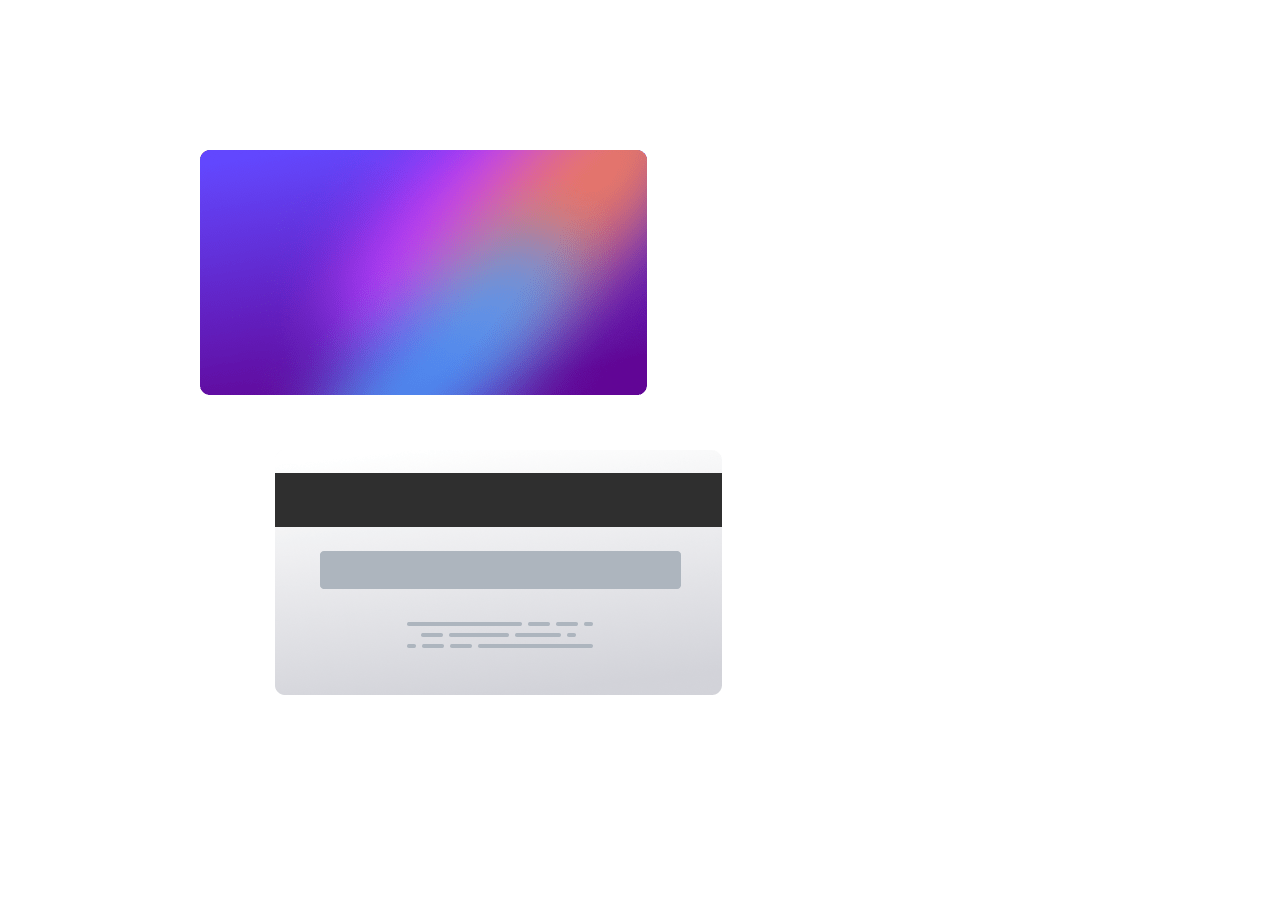
==== interactive-card-details-form/src/index.html @ 8eee690c "feat: cards" ====
<!DOCTYPE html>
<html lang="en">
  <head>
    <meta charset="UTF-8" />
    <meta http-equiv="X-UA-Compatible" content="IE=edge" />
    <meta name="viewport" content="width=device-width, initial-scale=1.0" />
    <title>Interactive Card Details Form</title>
    <link rel="stylesheet" href="styles.css" />
    <style>
      @import url("https://fonts.googleapis.com/css2?family=Space+Grotesk:wght@500&display=swap");
    </style>
  </head>
  <body>
    <div class="main-container">
      <img
        class="front-card-image"
        src="images/bg-card-front.png"
        alt="front-card"
      />
      <img
        class="back-card-image"
        src="images/bg-card-back.png"
        alt="back-card"
      />
      <!-- <div class="gradient-section">
        <img alt="background" />
      </div>
      <div class="form-section"></div> -->
    </div>
  </body>
</html>
---- interactive-card-details-form/src/styles.css ----
:root {
  --red: hsl(0, 100%, 66%);
  --white: hsl(0, 0%, 100%);
  --light-grayish-violet: hsl(270, 3%, 87%);
  --dark-grayish-violet: hsl(279, 6%, 55%);
  --very-dark-violet: hsl(278, 68%, 11%);
}

* {
  margin: 0;
  padding: 0;
  box-sizing: border-box;
}

body {
  background-color: var(--white);
  font-size: 18px;
  font-weight: 500;
  font-family: "Space Grotesk", sans-serif;
}

/* Desktop */
@media (max-width: 1440px) {
  body {
    background-color: --white;
  }

  .main-container {
    display: flex;
    position: relative;
    top: 0;
    left: 0;
  }

  .front-card-image {
    position: relative;
    top: 150px;
    left: 200px;
  }
  .back-card-image {
    position: absolute;
    top: 450px;
    left: 275px;
  }

  .gradient-section img {
    content: url(images/bg-main-desktop.png);
  }
}

/* Mobile  */
@media (max-width: 375px) {
  body {
    background-color: --white;
  }

  .front-card-image {
    width: 250px;
    position: absolute;
    top: 175px;
    left: 20px;
    z-index: 2;
  }
  .back-card-image {
    width: 250px;
    position: absolute;
    top: 90px;
    left: 110px;
    z-index: 1;
  }

  .gradient-section img {
    content: url(images/bg-main-mobile.png);
  }
}
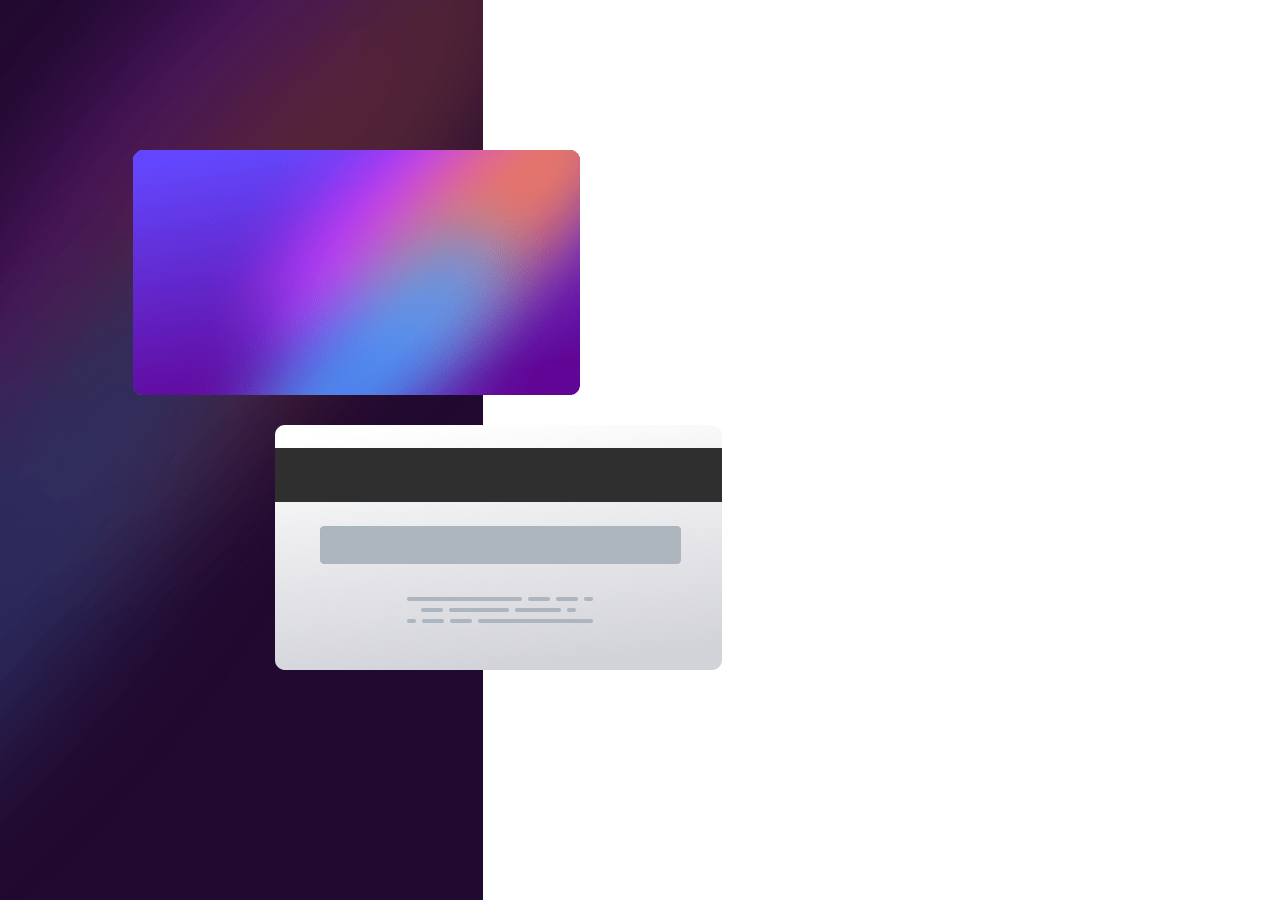
==== commit bb8f0dad: "feat: cards with aligned bg" ====
--- a/interactive-card-details-form/src/index.html
+++ b/interactive-card-details-form/src/index.html
@@ -12,6 +12,8 @@
   </head>
   <body>
     <div class="main-container">
+      <img class="gradient-bg" alt="gradient" />
+
       <img
         class="front-card-image"
         src="images/bg-card-front.png"
@@ -22,10 +24,6 @@
         src="images/bg-card-back.png"
         alt="back-card"
       />
-      <!-- <div class="gradient-section">
-        <img alt="background" />
-      </div>
-      <div class="form-section"></div> -->
     </div>
   </body>
 </html>
--- a/interactive-card-details-form/src/styles.css
+++ b/interactive-card-details-form/src/styles.css
@@ -21,55 +21,56 @@
 
 /* Desktop */
 @media (max-width: 1440px) {
-  body {
-    background-color: --white;
-  }
-
   .main-container {
     display: flex;
     position: relative;
     top: 0;
     left: 0;
+    height: 100%;
+    width: 100%;
   }
 
   .front-card-image {
     position: relative;
     top: 150px;
-    left: 200px;
+    left: -350px;
+    height: 100%;
   }
   .back-card-image {
     position: absolute;
-    top: 450px;
+    top: 425px;
     left: 275px;
   }
 
-  .gradient-section img {
+  .gradient-bg {
     content: url(images/bg-main-desktop.png);
   }
 }
 
 /* Mobile  */
 @media (max-width: 375px) {
-  body {
-    background-color: --white;
+  .main-container {
+    height: 100%;
+    width: 100%;
   }
 
   .front-card-image {
     width: 250px;
+    height: 138px;
     position: absolute;
-    top: 175px;
+    top: 150px;
     left: 20px;
     z-index: 2;
   }
   .back-card-image {
     width: 250px;
     position: absolute;
-    top: 90px;
-    left: 110px;
+    top: 72px;
+    left: 65px;
     z-index: 1;
   }
 
-  .gradient-section img {
+  .gradient-bg {
     content: url(images/bg-main-mobile.png);
   }
 }
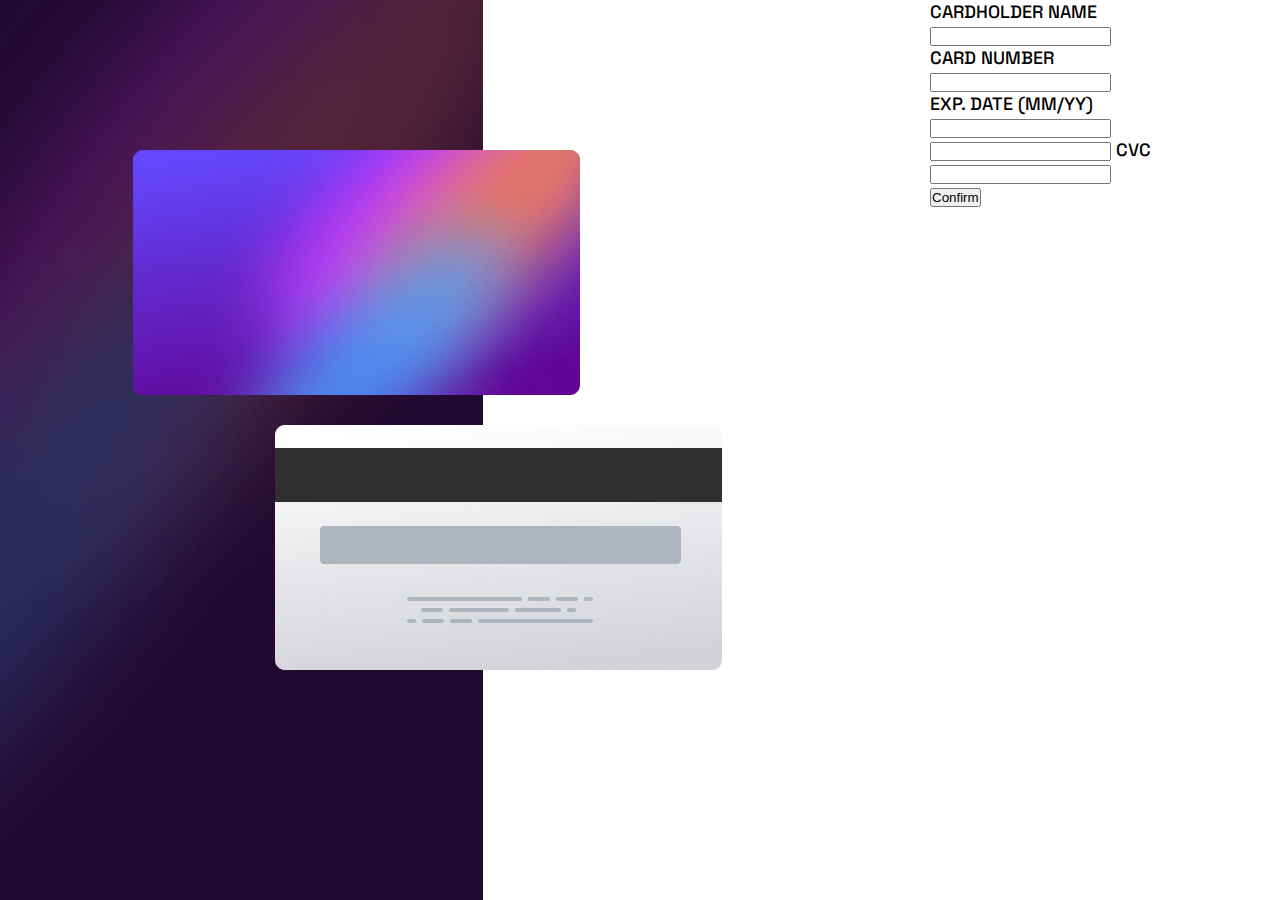
==== commit 1b693c7f: "feat: form with skeleton" ====
--- a/interactive-card-details-form/src/index.html
+++ b/interactive-card-details-form/src/index.html
@@ -24,6 +24,25 @@
         src="images/bg-card-back.png"
         alt="back-card"
       />
+
+      <div class="form">
+        <form>
+          <label for="cardholder-name">CARDHOLDER NAME</label><br />
+          <input
+            type="text"
+            id="cardholder-name"
+            name="cardholder-name"
+          /><br />
+          <label for="card-number">CARD NUMBER</label><br />
+          <input type="text" id="card-number" name="card-number" /><br />
+          <label for="card-number">EXP. DATE (MM/YY)</label><br />
+          <input type="text" id="exp-date-month" name="exp-date-month" />
+          <input type="text" id="exp-date-year" name="exp-date-year" />
+          <label for="cvc">CVC</label><br />
+          <input type="text" id="cvc" name="cvc" /><br />
+          <input type="button" id="confirm" name="confirm" value="Confirm" />
+        </form>
+      </div>
     </div>
   </body>
 </html>
--- a/interactive-card-details-form/src/styles.css
+++ b/interactive-card-details-form/src/styles.css
@@ -58,7 +58,7 @@
     width: 250px;
     height: 138px;
     position: absolute;
-    top: 150px;
+    top: 152px;
     left: 20px;
     z-index: 2;
   }
@@ -66,7 +66,7 @@
     width: 250px;
     position: absolute;
     top: 72px;
-    left: 65px;
+    left: 90px;
     z-index: 1;
   }
 
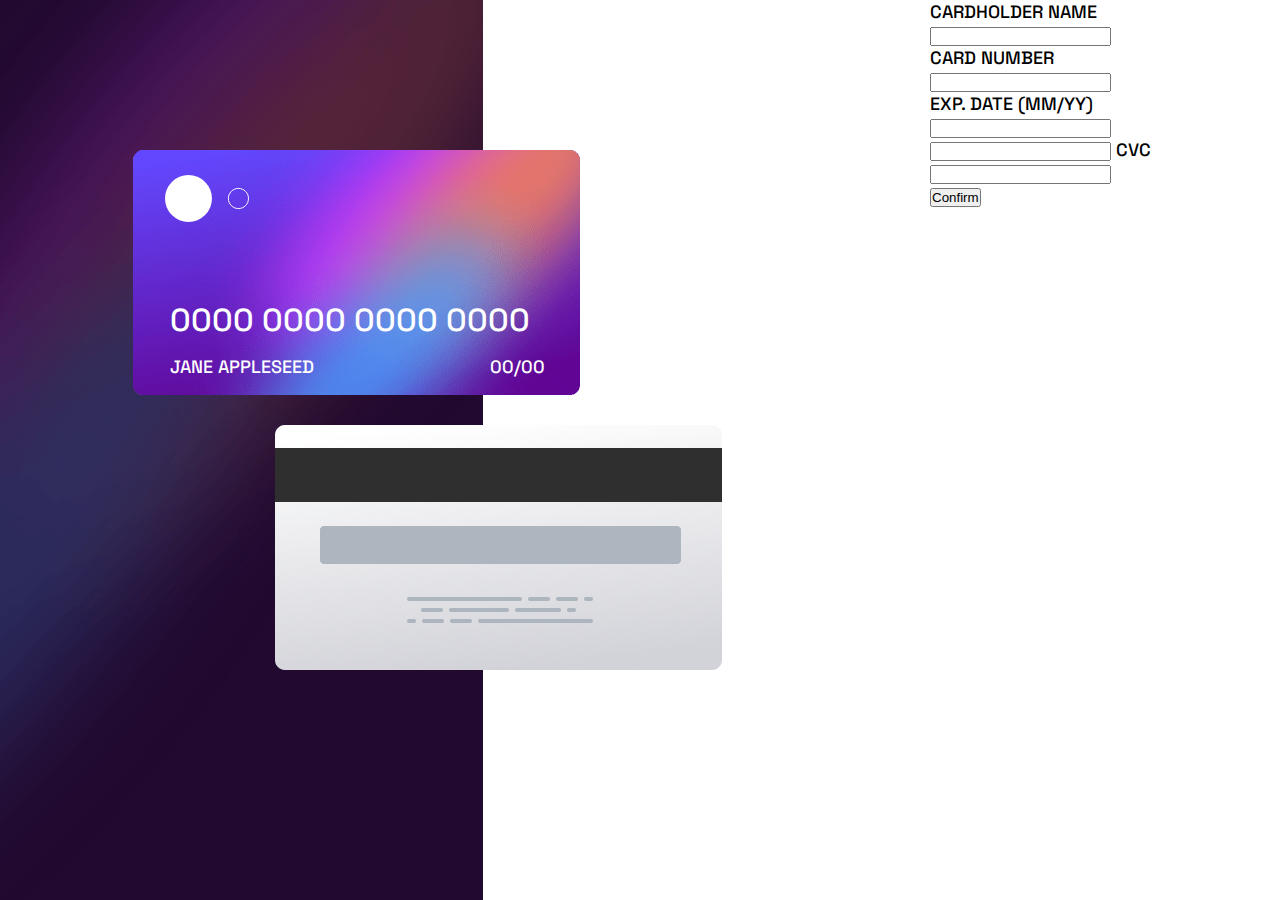
==== commit 31213f93: "feat: front card details donw" ====
--- a/interactive-card-details-form/src/index.html
+++ b/interactive-card-details-form/src/index.html
@@ -14,18 +14,29 @@
     <div class="main-container">
       <img class="gradient-bg" alt="gradient" />
 
-      <img
-        class="front-card-image"
-        src="images/bg-card-front.png"
-        alt="front-card"
-      />
-      <img
-        class="back-card-image"
-        src="images/bg-card-back.png"
-        alt="back-card"
-      />
+      <div class="front-card">
+        <img
+          class="front-card-image"
+          src="images/bg-card-front.png"
+          alt="front-card"
+        />
+        <img class="card-logo" src="images/card-logo.svg" alt="card-logo" />
+        <p class="card-number" placeholder="0000 0000 0000 0000">
+          0000 0000 0000 0000
+        </p>
+        <p class="card-name">jane appleseed</p>
+        <p class="card-expiry-date">00/00</p>
+      </div>
 
-      <div class="form">
+      <div class="back-card">
+        <img
+          class="back-card-image"
+          src="images/bg-card-back.png"
+          alt="back-card"
+        />
+      </div>
+
+      <div class="payment-details">
         <form>
           <label for="cardholder-name">CARDHOLDER NAME</label><br />
           <input
--- a/interactive-card-details-form/src/styles.css
+++ b/interactive-card-details-form/src/styles.css
@@ -23,9 +23,6 @@
 @media (max-width: 1440px) {
   .main-container {
     display: flex;
-    position: relative;
-    top: 0;
-    left: 0;
     height: 100%;
     width: 100%;
   }
@@ -34,8 +31,15 @@
     position: relative;
     top: 150px;
     left: -350px;
-    height: 100%;
   }
+
+  .card-logo {
+    position: absolute;
+    top: 175px;
+    left: 165px;
+    z-index: 1;
+  }
+
   .back-card-image {
     position: absolute;
     top: 425px;
@@ -45,11 +49,45 @@
   .gradient-bg {
     content: url(images/bg-main-desktop.png);
   }
+
+  .card-number {
+    color: white;
+    position: absolute;
+    top: 300px;
+    left: 170px;
+    font-weight: 500;
+    font-size: 32px;
+  }
+
+  .card-name {
+    color: white;
+    position: absolute;
+    top: 355px;
+    left: 170px;
+    font-weight: 500;
+    font-size: 18px;
+    text-transform: uppercase;
+  }
+
+  .card-expiry-date {
+    color: white;
+    position: absolute;
+    top: 355px;
+    left: 490px;
+    font-weight: 500;
+    font-size: 18px;
+    text-transform: uppercase;
+  }
+
+  .payment-details {
+    padding: 0px;
+  }
 }
 
 /* Mobile  */
 @media (max-width: 375px) {
   .main-container {
+    display: flex;
     height: 100%;
     width: 100%;
   }
@@ -73,4 +111,44 @@
   .gradient-bg {
     content: url(images/bg-main-mobile.png);
   }
+
+  .card-logo {
+    position: absolute;
+    top: 170px;
+    left: 40px;
+    z-index: 2;
+    height: 30px;
+  }
+
+  .card-number {
+    color: white;
+    position: absolute;
+    top: 230px;
+    left: 42px;
+    font-weight: 500;
+    font-size: 18px;
+    z-index: 2;
+  }
+
+  .card-name {
+    color: white;
+    position: absolute;
+    top: 260px;
+    left: 42px;
+    font-weight: 500;
+    font-size: 12px;
+    z-index: 2;
+    text-transform: uppercase;
+  }
+
+  .card-expiry-date {
+    color: white;
+    position: absolute;
+    top: 260px;
+    left: 220px;
+    font-weight: 500;
+    font-size: 12px;
+    z-index: 2;
+    text-transform: uppercase;
+  }
 }
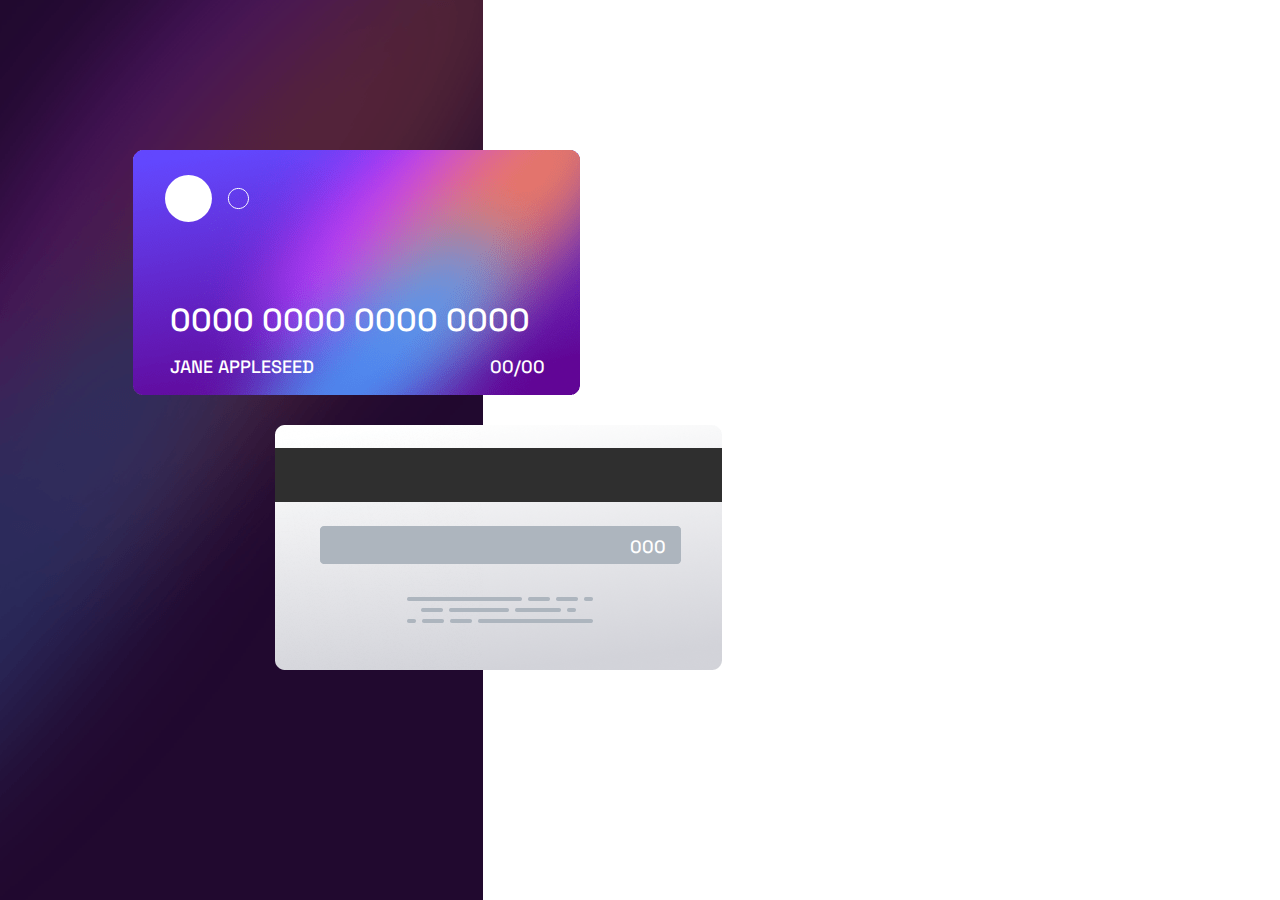
==== commit e90e5402: "feat: cards with all the details" ====
--- a/interactive-card-details-form/src/index.html
+++ b/interactive-card-details-form/src/index.html
@@ -34,9 +34,10 @@
           src="images/bg-card-back.png"
           alt="back-card"
         />
+        <p class="card-cvc">000</p>
       </div>
 
-      <div class="payment-details">
+      <!-- <div class="payment-details">
         <form>
           <label for="cardholder-name">CARDHOLDER NAME</label><br />
           <input
@@ -53,7 +54,7 @@
           <input type="text" id="cvc" name="cvc" /><br />
           <input type="button" id="confirm" name="confirm" value="Confirm" />
         </form>
-      </div>
+      </div> -->
     </div>
   </body>
 </html>
--- a/interactive-card-details-form/src/styles.css
+++ b/interactive-card-details-form/src/styles.css
@@ -79,6 +79,16 @@
     text-transform: uppercase;
   }
 
+  .card-cvc {
+    color: white;
+    position: absolute;
+    top: 535px;
+    left: 630px;
+    font-weight: 500;
+    font-size: 18px;
+    text-transform: uppercase;
+  }
+
   .payment-details {
     padding: 0px;
   }
@@ -151,4 +161,15 @@
     z-index: 2;
     text-transform: uppercase;
   }
+
+  .card-cvc {
+    color: white;
+    position: absolute;
+    top: 130px;
+    left: 285px;
+    font-weight: 500;
+    font-size: 12px;
+    z-index: 2;
+    text-transform: uppercase;
+  }
 }
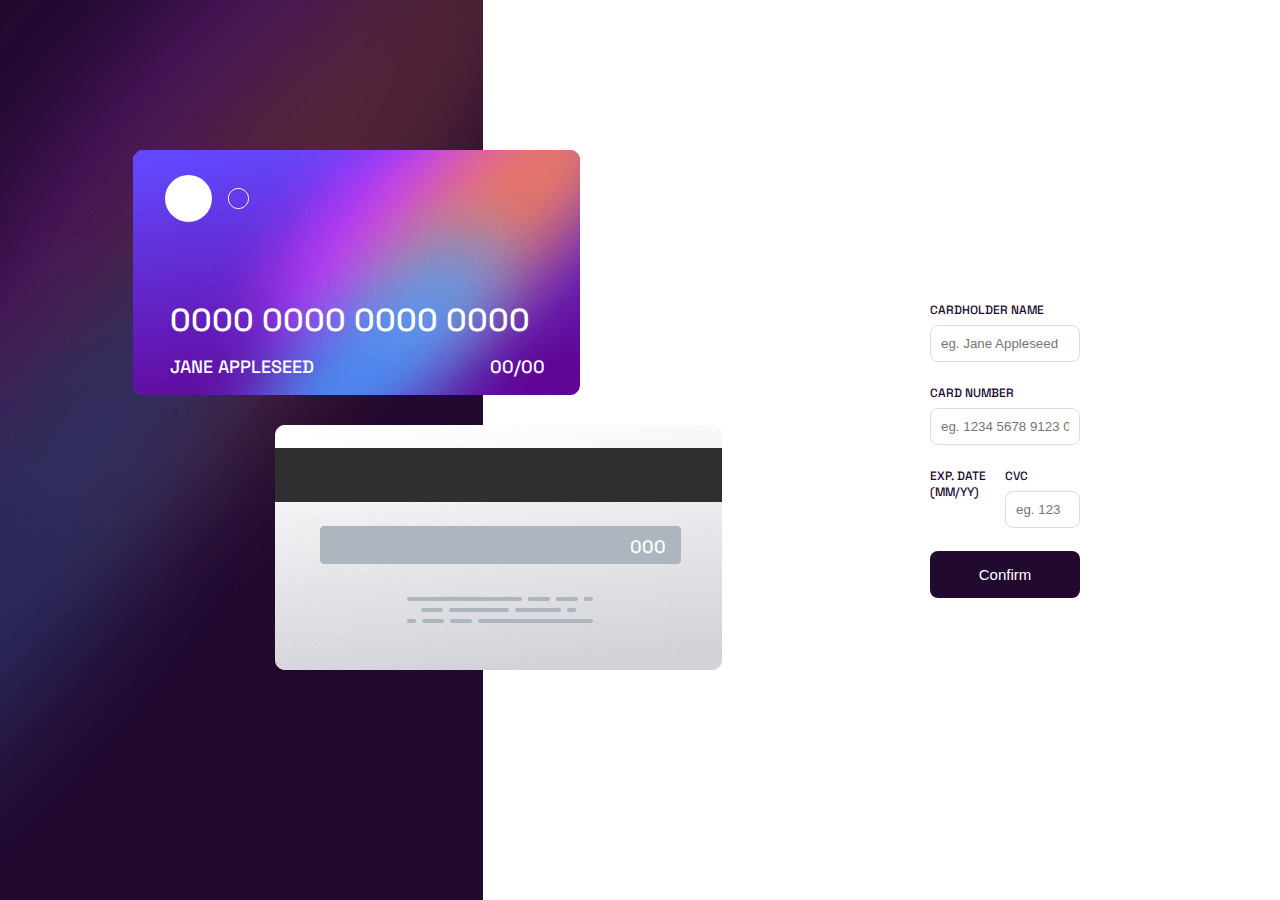
==== commit 2896e5b6: "feat: desktop view form css" ====
--- a/interactive-card-details-form/src/index.html
+++ b/interactive-card-details-form/src/index.html
@@ -37,24 +37,58 @@
         <p class="card-cvc">000</p>
       </div>
 
-      <!-- <div class="payment-details">
-        <form>
-          <label for="cardholder-name">CARDHOLDER NAME</label><br />
-          <input
-            type="text"
-            id="cardholder-name"
-            name="cardholder-name"
-          /><br />
-          <label for="card-number">CARD NUMBER</label><br />
-          <input type="text" id="card-number" name="card-number" /><br />
-          <label for="card-number">EXP. DATE (MM/YY)</label><br />
-          <input type="text" id="exp-date-month" name="exp-date-month" />
-          <input type="text" id="exp-date-year" name="exp-date-year" />
-          <label for="cvc">CVC</label><br />
-          <input type="text" id="cvc" name="cvc" /><br />
-          <input type="button" id="confirm" name="confirm" value="Confirm" />
+      <div class="payment-details">
+        <form class="card-form">
+          <div class="card-holder-details">
+            <label for="cardholder-name">CARDHOLDER NAME</label><br />
+            <input
+              type="text"
+              id="cardholder-name"
+              name="cardholder-name"
+              placeholder="eg. Jane Appleseed"
+            />
+          </div>
+          <br />
+          <div class="card-number-details">
+            <label for="card-number">CARD NUMBER</label><br />
+            <input
+              type="text"
+              id="card-number"
+              name="card-number"
+              placeholder="eg. 1234 5678 9123 0000"
+            /><br />
+          </div>
+          <br />
+          <div class="card-expiry-cvc-details">
+            <div class="card-expiry-details">
+              <label for="card-number">EXP. DATE (MM/YY)</label><br />
+              <div class="card-expiry-inputs">
+                <input
+                  type="text"
+                  id="exp-date-month"
+                  name="exp-date-month"
+                  placeholder="MM"
+                />
+                <input
+                  type="text"
+                  id="exp-date-year"
+                  name="exp-date-year"
+                  placeholder="YY"
+                />
+              </div>
+            </div>
+            <div class="card-cvc-details">
+              <label for="cvc">CVC</label>
+              <br />
+              <input type="text" id="cvc" name="cvc" placeholder="eg. 123" />
+            </div>
+          </div>
+          <br />
+          <div class="card-confirm">
+            <input type="button" id="confirm" name="confirm" value="Confirm" />
+          </div>
         </form>
-      </div> -->
+      </div>
     </div>
   </body>
 </html>
--- a/interactive-card-details-form/src/styles.css
+++ b/interactive-card-details-form/src/styles.css
@@ -20,86 +20,184 @@
 }
 
 /* Desktop */
-@media (max-width: 1440px) {
-  .main-container {
-    display: flex;
-    height: 100%;
-    width: 100%;
-  }
-
-  .front-card-image {
-    position: relative;
-    top: 150px;
-    left: -350px;
-  }
-
-  .card-logo {
-    position: absolute;
-    top: 175px;
-    left: 165px;
-    z-index: 1;
-  }
-
-  .back-card-image {
-    position: absolute;
-    top: 425px;
-    left: 275px;
-  }
-
-  .gradient-bg {
-    content: url(images/bg-main-desktop.png);
-  }
-
-  .card-number {
-    color: white;
-    position: absolute;
-    top: 300px;
-    left: 170px;
-    font-weight: 500;
-    font-size: 32px;
-  }
-
-  .card-name {
-    color: white;
-    position: absolute;
-    top: 355px;
-    left: 170px;
-    font-weight: 500;
-    font-size: 18px;
-    text-transform: uppercase;
-  }
-
-  .card-expiry-date {
-    color: white;
-    position: absolute;
-    top: 355px;
-    left: 490px;
-    font-weight: 500;
-    font-size: 18px;
-    text-transform: uppercase;
-  }
-
-  .card-cvc {
-    color: white;
-    position: absolute;
-    top: 535px;
-    left: 630px;
-    font-weight: 500;
-    font-size: 18px;
-    text-transform: uppercase;
-  }
-
-  .payment-details {
-    padding: 0px;
-  }
-}
-
+.main-container {
+  display: flex;
+  height: 100%;
+  width: 100%;
+}
+
+.front-card-image {
+  position: relative;
+  top: 150px;
+  left: -350px;
+}
+
+.card-logo {
+  position: absolute;
+  top: 175px;
+  left: 165px;
+  z-index: 1;
+}
+
+.back-card-image {
+  position: absolute;
+  top: 425px;
+  left: 275px;
+}
+
+.gradient-bg {
+  content: url(images/bg-main-desktop.png);
+}
+
+.card-number {
+  color: white;
+  position: absolute;
+  top: 300px;
+  left: 170px;
+  font-weight: 500;
+  font-size: 32px;
+}
+
+.card-name {
+  color: white;
+  position: absolute;
+  top: 355px;
+  left: 170px;
+  font-weight: 500;
+  font-size: 18px;
+  text-transform: uppercase;
+}
+
+.card-expiry-date {
+  color: white;
+  position: absolute;
+  top: 355px;
+  left: 490px;
+  font-weight: 500;
+  font-size: 18px;
+  text-transform: uppercase;
+}
+
+.card-cvc {
+  color: white;
+  position: absolute;
+  top: 535px;
+  left: 630px;
+  font-weight: 500;
+  font-size: 18px;
+  text-transform: uppercase;
+}
+
+.payment-details {
+  margin-right: 200px;
+  text-align: center;
+  display: flex;
+  align-items: stretch;
+  justify-content: space-around;
+  flex-direction: column;
+}
+
+.card-holder-details label {
+  width: 100%;
+  float: left;
+  text-align: left;
+  color: var(--very-dark-violet);
+  font-size: 12px;
+  font-weight: 500;
+}
+.card-holder-details input {
+  width: 100%;
+  padding: 10px 10px;
+  border: 1px solid var(--light-grayish-violet);
+  border-radius: 8px;
+}
+
+.card-number-details label {
+  width: 100%;
+  float: left;
+  text-align: left;
+  color: var(--very-dark-violet);
+  font-size: 12px;
+  font-weight: 500;
+}
+.card-number-details input {
+  width: 100%;
+  padding: 10px 10px;
+  border: 1px solid var(--light-grayish-violet);
+  border-radius: 8px;
+}
+
+.card-expiry-cvc-details {
+  display: flex;
+}
+
+.card-expiry-cvc-details label {
+  float: left;
+  text-align: left;
+  display: flex;
+  color: var(--very-dark-violet);
+  font-size: 12px;
+  font-weight: 500;
+}
+.card-expiry-cvc-details input {
+  width: 50%;
+  padding: 10px 10px;
+  border: 1px solid var(--light-grayish-violet);
+  border-radius: 8px;
+}
+
+.card-expiry-details {
+  width: 50%;
+}
+
+.card-cvc-details {
+  width: 50%;
+}
+.card-cvc-details input {
+  width: 100%;
+}
+.card-expiry-inputs {
+  display: flex;
+  justify-content: left;
+}
+.card-expiry-inputs {
+  display: flex;
+  justify-content: left;
+}
+
+#exp-date-month {
+  width: 40%;
+  padding: 10px 10px;
+  border: 1px solid var(--light-grayish-violet);
+  border-radius: 8px;
+  margin-right: 10px;
+}
+
+#exp-date-year {
+  width: 40%;
+  padding: 10px 10px;
+  border: 1px solid var(--light-grayish-violet);
+  border-radius: 8px;
+}
+
+.card-confirm input {
+  background-color: var(--very-dark-violet);
+  border: none;
+  color: white;
+  padding: 15px 32px;
+  text-align: center;
+  display: inline-block;
+  font-size: 15px;
+  width: 100%;
+  border-radius: 8px;
+}
 /* Mobile  */
 @media (max-width: 375px) {
   .main-container {
     display: flex;
     height: 100%;
     width: 100%;
+    flex-wrap: wrap;
   }
 
   .front-card-image {
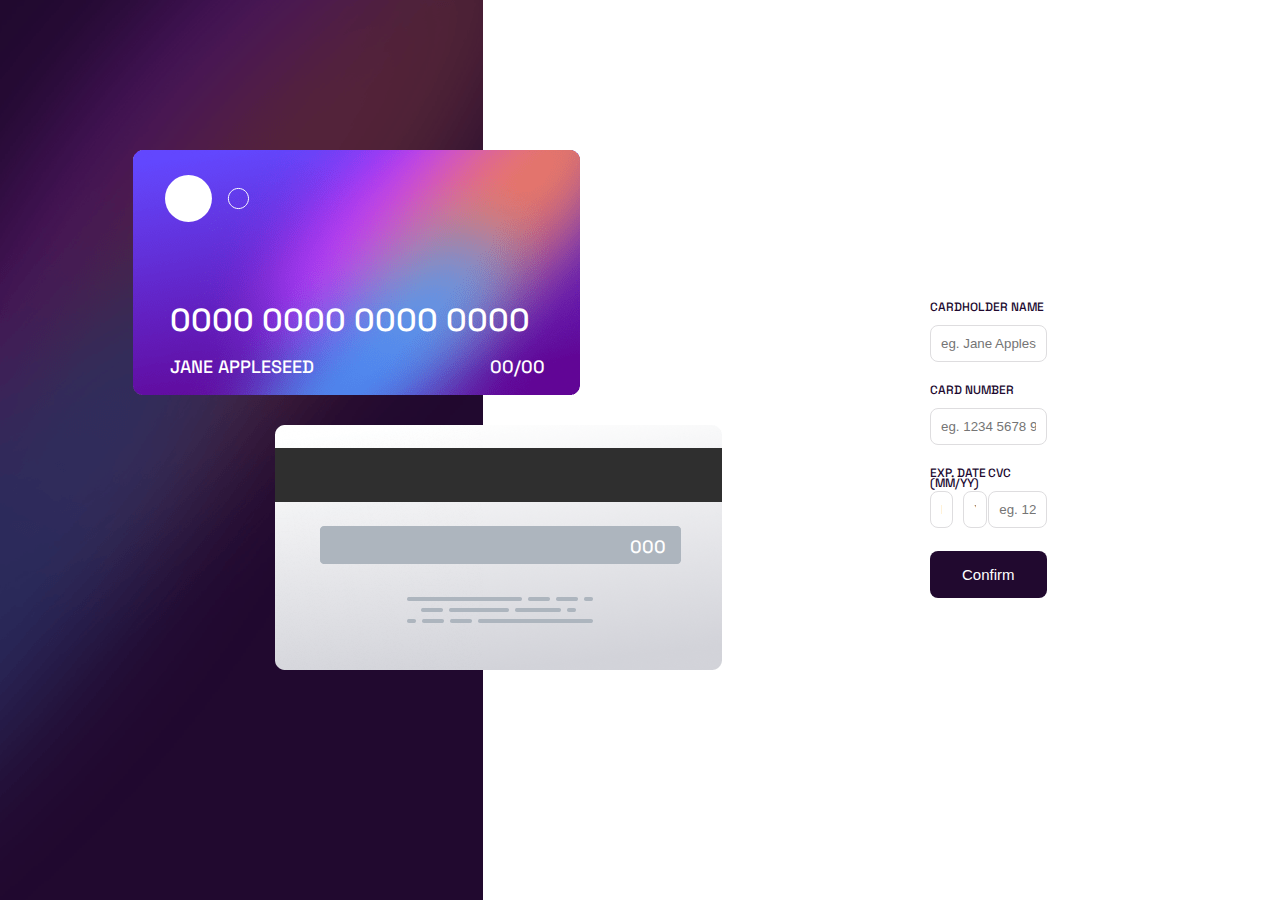
==== commit 48363b18: "feat: taken button into separate div" ====
--- a/interactive-card-details-form/src/index.html
+++ b/interactive-card-details-form/src/index.html
@@ -36,58 +36,60 @@
         />
         <p class="card-cvc">000</p>
       </div>
-
-      <div class="payment-details">
-        <form class="card-form">
-          <div class="card-holder-details">
-            <label for="cardholder-name">CARDHOLDER NAME</label><br />
-            <input
-              type="text"
-              id="cardholder-name"
-              name="cardholder-name"
-              placeholder="eg. Jane Appleseed"
-            />
-          </div>
-          <br />
-          <div class="card-number-details">
-            <label for="card-number">CARD NUMBER</label><br />
-            <input
-              type="text"
-              id="card-number"
-              name="card-number"
-              placeholder="eg. 1234 5678 9123 0000"
-            /><br />
-          </div>
-          <br />
-          <div class="card-expiry-cvc-details">
-            <div class="card-expiry-details">
-              <label for="card-number">EXP. DATE (MM/YY)</label><br />
-              <div class="card-expiry-inputs">
-                <input
-                  type="text"
-                  id="exp-date-month"
-                  name="exp-date-month"
-                  placeholder="MM"
-                />
-                <input
-                  type="text"
-                  id="exp-date-year"
-                  name="exp-date-year"
-                  placeholder="YY"
-                />
+      <div class="interactive-area">
+        <div class="payment-details">
+          <form class="card-form">
+            <div class="card-holder-details">
+              <label for="cardholder-name">CARDHOLDER NAME</label><br />
+              <input
+                type="text"
+                id="cardholder-name"
+                name="cardholder-name"
+                placeholder="eg. Jane Appleseed"
+              />
+            </div>
+            <br />
+            <div class="card-number-details">
+              <label for="card-number">CARD NUMBER</label><br />
+              <input
+                type="text"
+                id="card-number"
+                name="card-number"
+                placeholder="eg. 1234 5678 9123 0000"
+              /><br />
+            </div>
+            <br />
+            <div class="card-expiry-cvc-details">
+              <div class="card-expiry-details">
+                <label for="card-number">EXP. DATE (MM/YY)</label><br />
+                <div class="card-expiry-inputs">
+                  <input
+                    type="text"
+                    id="exp-date-month"
+                    name="exp-date-month"
+                    placeholder="MM"
+                  />
+                  <input
+                    type="text"
+                    id="exp-date-year"
+                    name="exp-date-year"
+                    placeholder="YY"
+                  />
+                </div>
+              </div>
+              <div class="card-cvc-details">
+                <label for="cvc">CVC</label>
+                <br />
+                <input type="text" id="cvc" name="cvc" placeholder="eg. 123" />
               </div>
             </div>
-            <div class="card-cvc-details">
-              <label for="cvc">CVC</label>
-              <br />
-              <input type="text" id="cvc" name="cvc" placeholder="eg. 123" />
-            </div>
-          </div>
-          <br />
-          <div class="card-confirm">
-            <input type="button" id="confirm" name="confirm" value="Confirm" />
-          </div>
-        </form>
+            <br />
+          </form>
+        </div>
+
+        <div class="card-confirm">
+          <input type="button" id="confirm" name="confirm" value="Confirm" />
+        </div>
       </div>
     </div>
   </body>
--- a/interactive-card-details-form/src/styles.css
+++ b/interactive-card-details-form/src/styles.css
@@ -88,12 +88,12 @@
   text-transform: uppercase;
 }
 
-.payment-details {
-  margin-right: 200px;
+.interactive-area {
+  margin-right: 350px;
   text-align: center;
   display: flex;
   align-items: stretch;
-  justify-content: space-around;
+  justify-content: center;
   flex-direction: column;
 }
 
@@ -104,6 +104,7 @@
   color: var(--very-dark-violet);
   font-size: 12px;
   font-weight: 500;
+  line-height: 10px;
 }
 .card-holder-details input {
   width: 100%;
@@ -119,6 +120,7 @@
   color: var(--very-dark-violet);
   font-size: 12px;
   font-weight: 500;
+  line-height: 10px;
 }
 .card-number-details input {
   width: 100%;
@@ -138,6 +140,7 @@
   color: var(--very-dark-violet);
   font-size: 12px;
   font-weight: 500;
+  line-height: 10px;
 }
 .card-expiry-cvc-details input {
   width: 50%;
@@ -270,4 +273,12 @@
     z-index: 2;
     text-transform: uppercase;
   }
-}
+
+  .interactive-area {
+    width: 100%;
+    display: flex;
+    flex-direction: column;
+    justify-content: center;
+    margin: 120px 25px 25px 25px;
+  }
+}
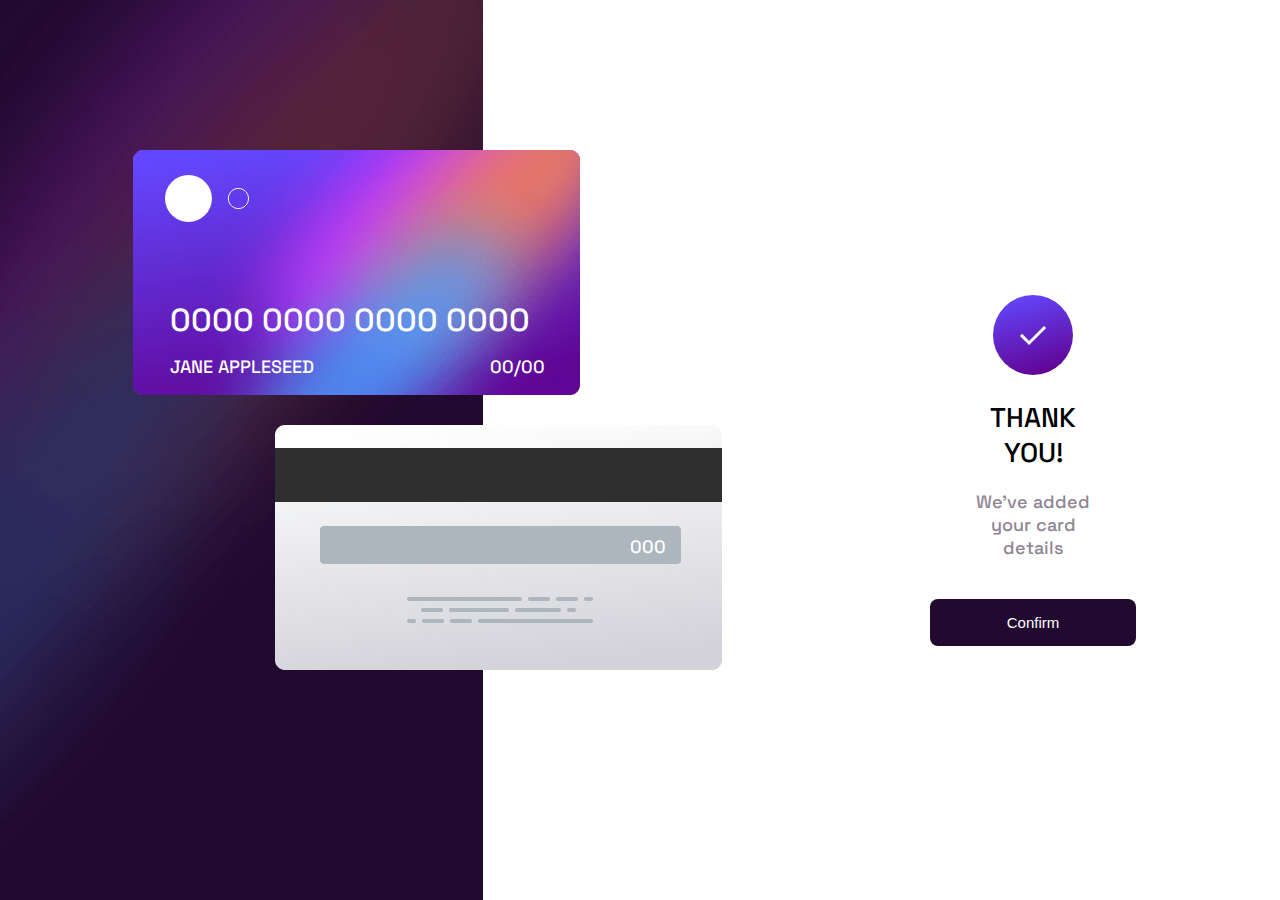
==== commit 835b6e0d: "feat: thank you screen" ====
--- a/interactive-card-details-form/src/index.html
+++ b/interactive-card-details-form/src/index.html
@@ -86,7 +86,11 @@
             <br />
           </form>
         </div>
-
+        <div class="thank-you-area">
+          <img src="images/icon-complete.svg" />
+          <h2>THANK YOU!</h2>
+          <p>We've added your card details</p>
+        </div>
         <div class="card-confirm">
           <input type="button" id="confirm" name="confirm" value="Confirm" />
         </div>
--- a/interactive-card-details-form/src/styles.css
+++ b/interactive-card-details-form/src/styles.css
@@ -95,6 +95,23 @@
   align-items: stretch;
   justify-content: center;
   flex-direction: column;
+}
+
+.payment-details {
+  display: none;
+}
+
+.thank-you-area {
+  padding: 40px;
+}
+
+.thank-you-area h2 {
+  font-weight: 500;
+  margin: 20px 20px;
+}
+
+.thank-you-area p {
+  color: var(--dark-grayish-violet);
 }
 
 .card-holder-details label {
